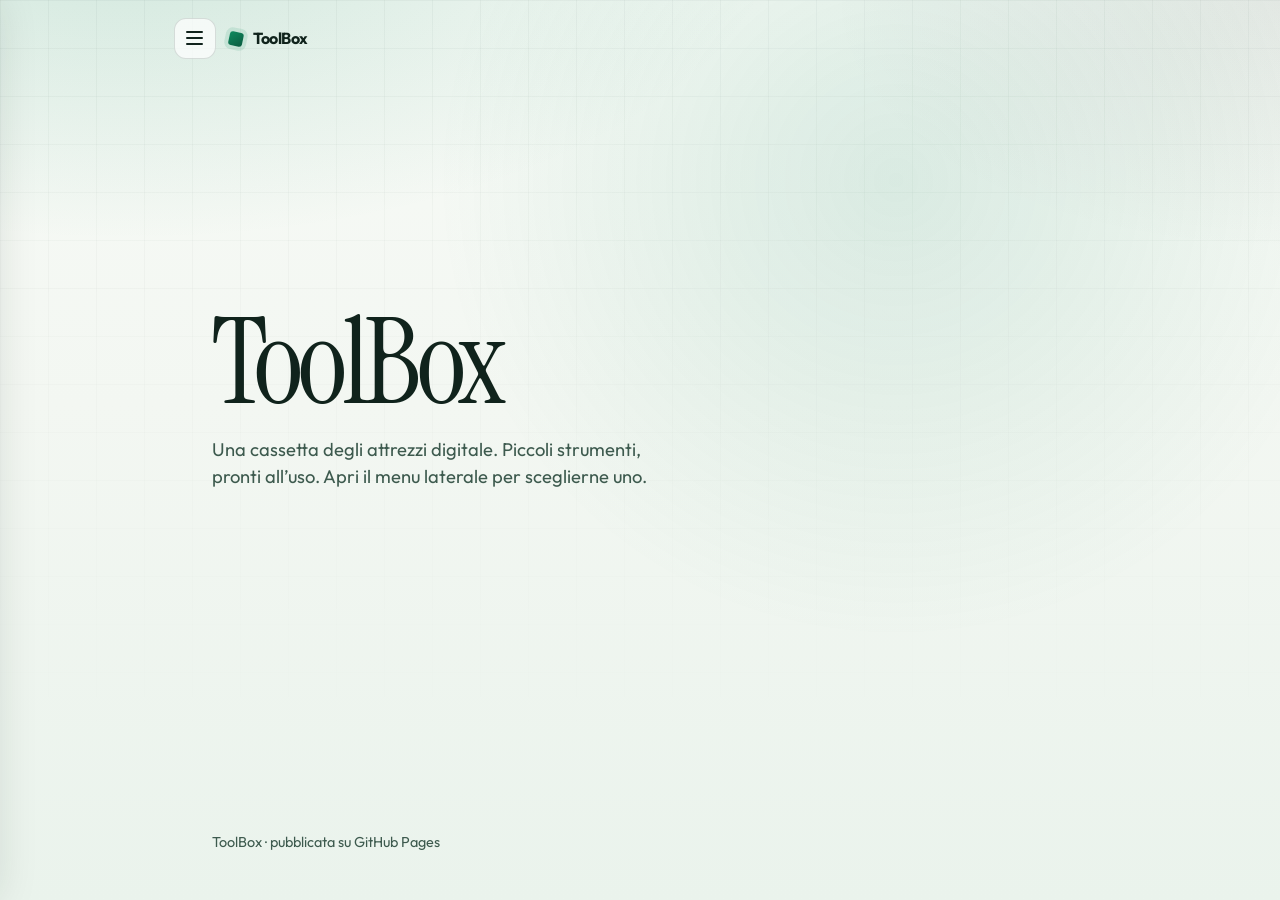
==== index.html @ 78f3e16b "Add ToolBox static site with collapsible sidebar and QR generator. Co-authored-by: Cursor <cursorage" ====
<!DOCTYPE html>
<html lang="it">
<head>
  <meta charset="UTF-8" />
  <meta name="viewport" content="width=device-width, initial-scale=1.0" />
  <title>ToolBox — Strumenti digitali</title>
  <meta name="description" content="Una raccolta di strumenti digitali utili. Inizia dal generatore di QR code." />
  <link rel="preconnect" href="https://fonts.googleapis.com" />
  <link rel="preconnect" href="https://fonts.gstatic.com" crossorigin />
  <link href="https://fonts.googleapis.com/css2?family=Instrument+Serif:ital@0;1&family=Outfit:wght@400;500;600;700&display=swap" rel="stylesheet" />
  <link rel="stylesheet" href="assets/styles.css" />
</head>
<body>
  <div class="bg-grid" aria-hidden="true"></div>
  <div class="bg-glow" aria-hidden="true"></div>

  <div class="sidebar-backdrop" id="sidebar-backdrop" aria-hidden="true"></div>

  <aside class="sidebar" id="sidebar" aria-label="Strumenti" aria-hidden="true">
    <div class="sidebar-top">
      <a class="brand" href="index.html">
        <span class="brand-mark" aria-hidden="true"></span>
        <span class="brand-name">ToolBox</span>
      </a>
      <button type="button" class="icon-btn" id="sidebar-close" aria-label="Chiudi menu strumenti">
        <span aria-hidden="true">×</span>
      </button>
    </div>

    <p class="sidebar-label">Strumenti</p>
    <nav class="sidebar-nav">
      <a class="sidebar-link" href="tools/qr.html">
        <span class="sidebar-index">01</span>
        <span class="sidebar-text">
          <span class="sidebar-title">Generatore QR</span>
          <span class="sidebar-desc">Link → codice scaricabile</span>
        </span>
      </a>
    </nav>

    <p class="sidebar-foot">GitHub Pages</p>
  </aside>

  <div class="content">
    <header class="topbar">
      <button
        type="button"
        class="icon-btn menu-btn"
        id="sidebar-toggle"
        aria-expanded="false"
        aria-controls="sidebar"
        aria-label="Apri menu strumenti"
      >
        <span class="menu-lines" aria-hidden="true"></span>
      </button>
      <a class="brand brand-compact" href="index.html">
        <span class="brand-mark" aria-hidden="true"></span>
        <span class="brand-name">ToolBox</span>
      </a>
    </header>

    <main class="home">
      <section class="hero">
        <h1 class="hero-brand">ToolBox</h1>
        <p class="hero-lead">Una cassetta degli attrezzi digitale. Piccoli strumenti, pronti all’uso. Apri il menu laterale per sceglierne uno.</p>
      </section>
    </main>

    <footer class="site-footer">
      <p>ToolBox · pubblicata su GitHub Pages</p>
    </footer>
  </div>

  <script src="assets/nav.js"></script>
</body>
</html>
---- assets/styles.css ----
:root {
  --ink: #10231c;
  --ink-soft: #3d5a4e;
  --paper: #f3f7f2;
  --accent: #0f8a5f;
  --accent-deep: #0a5c40;
  --line: rgba(16, 35, 28, 0.12);
  --shadow: 0 18px 50px rgba(16, 35, 28, 0.12);
  --radius: 18px;
  --sidebar-width: 300px;
  --font-display: "Instrument Serif", Georgia, serif;
  --font-body: "Outfit", sans-serif;
}

*,
*::before,
*::after {
  box-sizing: border-box;
}

html {
  scroll-behavior: smooth;
}

body {
  margin: 0;
  min-height: 100vh;
  font-family: var(--font-body);
  color: var(--ink);
  background:
    radial-gradient(1200px 600px at 10% -10%, rgba(15, 138, 95, 0.18), transparent 55%),
    radial-gradient(900px 500px at 100% 0%, rgba(16, 35, 28, 0.08), transparent 50%),
    linear-gradient(180deg, #f7faf6 0%, var(--paper) 45%, #eaf3ec 100%);
  line-height: 1.5;
}

body.sidebar-open {
  overflow: hidden;
}

.bg-grid,
.bg-glow {
  position: fixed;
  inset: 0;
  pointer-events: none;
  z-index: 0;
}

.bg-grid {
  background-image:
    linear-gradient(var(--line) 1px, transparent 1px),
    linear-gradient(90deg, var(--line) 1px, transparent 1px);
  background-size: 48px 48px;
  mask-image: linear-gradient(180deg, rgba(0, 0, 0, 0.55), transparent 85%);
  opacity: 0.55;
}

.bg-glow {
  background: radial-gradient(circle at 70% 20%, rgba(15, 138, 95, 0.12), transparent 40%);
}

.sidebar-backdrop {
  position: fixed;
  inset: 0;
  z-index: 40;
  background: rgba(16, 35, 28, 0.28);
  backdrop-filter: blur(2px);
  opacity: 0;
  pointer-events: none;
  transition: opacity 0.25s ease;
}

body.sidebar-open .sidebar-backdrop {
  opacity: 1;
  pointer-events: auto;
}

.sidebar {
  position: fixed;
  top: 0;
  left: 0;
  z-index: 50;
  width: min(var(--sidebar-width), 88vw);
  height: 100vh;
  display: flex;
  flex-direction: column;
  gap: 0.35rem;
  padding: 1.25rem 1.1rem;
  border-right: 1px solid rgba(16, 35, 28, 0.1);
  background: rgba(247, 250, 246, 0.96);
  box-shadow: 12px 0 40px rgba(16, 35, 28, 0.12);
  transform: translateX(-105%);
  transition: transform 0.28s ease;
}

body.sidebar-open .sidebar {
  transform: translateX(0);
}

.sidebar-top {
  display: flex;
  align-items: center;
  justify-content: space-between;
  gap: 0.75rem;
  margin-bottom: 1.25rem;
}

.brand {
  display: inline-flex;
  align-items: center;
  gap: 0.65rem;
  text-decoration: none;
  color: var(--ink);
}

.brand-mark {
  width: 0.85rem;
  height: 0.85rem;
  border-radius: 3px;
  background: linear-gradient(135deg, var(--accent), var(--accent-deep));
  box-shadow: 0 0 0 4px rgba(15, 138, 95, 0.12);
  transform: rotate(12deg);
}

.brand-name {
  font-weight: 700;
  letter-spacing: -0.03em;
}

.icon-btn {
  display: inline-grid;
  place-items: center;
  width: 2.6rem;
  height: 2.6rem;
  padding: 0;
  border: 1px solid rgba(16, 35, 28, 0.14);
  border-radius: 12px;
  background: rgba(255, 255, 255, 0.7);
  color: var(--ink);
  font: inherit;
  font-size: 1.4rem;
  line-height: 1;
  cursor: pointer;
  transition: background 0.2s ease, border-color 0.2s ease, transform 0.2s ease;
}

.icon-btn:hover {
  background: #fff;
  border-color: rgba(15, 138, 95, 0.35);
  transform: translateY(-1px);
}

.menu-lines,
.menu-lines::before,
.menu-lines::after {
  display: block;
  width: 1.05rem;
  height: 2px;
  border-radius: 2px;
  background: currentColor;
}

.menu-lines {
  position: relative;
}

.menu-lines::before,
.menu-lines::after {
  content: "";
  position: absolute;
  left: 0;
}

.menu-lines::before {
  top: -6px;
}

.menu-lines::after {
  top: 6px;
}

.sidebar-label {
  margin: 0 0 0.55rem 0.35rem;
  font-size: 0.75rem;
  font-weight: 600;
  letter-spacing: 0.12em;
  text-transform: uppercase;
  color: var(--ink-soft);
}

.sidebar-nav {
  display: flex;
  flex-direction: column;
  gap: 0.35rem;
  flex: 1;
  overflow: auto;
}

.sidebar-link {
  display: grid;
  grid-template-columns: auto 1fr;
  gap: 0.75rem;
  align-items: start;
  padding: 0.85rem 0.8rem;
  border-radius: 14px;
  text-decoration: none;
  color: inherit;
  border: 1px solid transparent;
  transition: background 0.2s ease, border-color 0.2s ease, transform 0.2s ease;
}

.sidebar-link:hover {
  background: rgba(255, 255, 255, 0.75);
  border-color: rgba(16, 35, 28, 0.08);
  transform: translateX(2px);
}

.sidebar-link.is-active {
  background: rgba(15, 138, 95, 0.1);
  border-color: rgba(15, 138, 95, 0.18);
}

.sidebar-index {
  font-size: 0.8rem;
  font-weight: 700;
  color: var(--accent);
  margin-top: 0.15rem;
}

.sidebar-title {
  display: block;
  font-weight: 600;
  letter-spacing: -0.02em;
}

.sidebar-desc {
  display: block;
  margin-top: 0.15rem;
  font-size: 0.85rem;
  color: var(--ink-soft);
}

.sidebar-foot {
  margin: 1rem 0 0 0.35rem;
  font-size: 0.8rem;
  color: var(--ink-soft);
}

.content {
  position: relative;
  z-index: 1;
  display: flex;
  flex-direction: column;
  min-width: 0;
  min-height: 100vh;
}

.topbar {
  display: flex;
  align-items: center;
  gap: 0.85rem;
  max-width: 980px;
  width: 100%;
  margin: 0 auto;
  padding: 1.1rem 1.5rem 0;
}

.home,
.tool-page {
  flex: 1;
  max-width: 920px;
  width: 100%;
  margin: 0 auto;
  padding: 2.5rem 2rem 2rem;
}

.hero {
  min-height: min(68vh, 600px);
  display: flex;
  flex-direction: column;
  justify-content: center;
  animation: rise 0.7s ease both;
}

.hero-brand {
  margin: 0;
  font-family: var(--font-display);
  font-size: clamp(4.5rem, 11vw, 7.5rem);
  font-weight: 400;
  line-height: 0.9;
  letter-spacing: -0.04em;
}

.hero-lead {
  max-width: 28rem;
  margin: 1.25rem 0 0;
  font-size: 1.15rem;
  color: var(--ink-soft);
  animation: rise 0.8s ease 0.08s both;
}

.btn {
  display: inline-flex;
  align-items: center;
  justify-content: center;
  gap: 0.5rem;
  min-height: 2.85rem;
  padding: 0.75rem 1.25rem;
  border: 1px solid transparent;
  border-radius: 999px;
  font: inherit;
  font-weight: 600;
  text-decoration: none;
  cursor: pointer;
  transition: transform 0.2s ease, background 0.2s ease, border-color 0.2s ease, opacity 0.2s ease;
}

.btn:hover {
  transform: translateY(-1px);
}

.btn:disabled {
  opacity: 0.45;
  cursor: not-allowed;
  transform: none;
}

.btn-primary {
  background: var(--ink);
  color: #f4faf6;
}

.btn-primary:hover:not(:disabled) {
  background: var(--accent-deep);
}

.btn-secondary {
  background: transparent;
  color: var(--ink);
  border-color: rgba(16, 35, 28, 0.22);
}

.btn-secondary:hover:not(:disabled) {
  border-color: var(--accent);
  color: var(--accent-deep);
}

.tool-intro {
  margin-bottom: 2rem;
  animation: rise 0.65s ease both;
}

.eyebrow {
  margin: 0 0 0.5rem;
  font-size: 0.85rem;
  font-weight: 600;
  letter-spacing: 0.1em;
  text-transform: uppercase;
  color: var(--accent);
}

.tool-intro h1 {
  margin: 0;
  font-family: var(--font-display);
  font-size: clamp(2.8rem, 7vw, 4.5rem);
  font-weight: 400;
  letter-spacing: -0.03em;
  line-height: 1;
}

.tool-intro-text {
  max-width: 34rem;
  margin: 0.9rem 0 0;
  color: var(--ink-soft);
  font-size: 1.05rem;
}

.qr-layout {
  display: grid;
  grid-template-columns: 1.05fr 0.95fr;
  gap: 1.5rem;
  align-items: start;
  animation: rise 0.75s ease 0.1s both;
}

.qr-form,
.qr-preview {
  background: rgba(255, 255, 255, 0.55);
  border: 1px solid rgba(16, 35, 28, 0.08);
  border-radius: var(--radius);
  box-shadow: var(--shadow);
  backdrop-filter: blur(8px);
}

.qr-form {
  display: grid;
  gap: 0.65rem;
  padding: 1.4rem;
}

.qr-form label {
  font-size: 0.9rem;
  font-weight: 600;
}

.qr-form label:not(:first-child) {
  margin-top: 0.55rem;
}

.qr-form input,
.qr-form select {
  width: 100%;
  min-height: 2.85rem;
  padding: 0.7rem 0.9rem;
  border: 1px solid rgba(16, 35, 28, 0.16);
  border-radius: 12px;
  background: rgba(255, 255, 255, 0.85);
  color: var(--ink);
  font: inherit;
  outline: none;
  transition: border-color 0.2s ease, box-shadow 0.2s ease;
}

.qr-form input:focus,
.qr-form select:focus {
  border-color: var(--accent);
  box-shadow: 0 0 0 3px rgba(15, 138, 95, 0.15);
}

.form-error {
  margin: 0;
  color: #9b2c2c;
  font-size: 0.9rem;
}

.form-actions {
  display: flex;
  flex-wrap: wrap;
  gap: 0.75rem;
  margin-top: 0.85rem;
}

.qr-preview {
  min-height: 360px;
  display: grid;
  place-items: center;
  padding: 1.5rem;
}

#qr-canvas {
  width: min(100%, 320px);
  height: auto;
  border-radius: 12px;
  background: #fff;
  image-rendering: pixelated;
}

.qr-placeholder {
  text-align: center;
  color: var(--ink-soft);
  border: 1px dashed rgba(16, 35, 28, 0.2);
  border-radius: 12px;
  width: min(100%, 280px);
  aspect-ratio: 1;
  display: grid;
  place-items: center;
  padding: 1rem;
  background:
    linear-gradient(135deg, rgba(15, 138, 95, 0.06), transparent 55%),
    rgba(255, 255, 255, 0.4);
}

.site-footer {
  max-width: 920px;
  width: 100%;
  margin: 0 auto;
  padding: 0 2rem 2rem;
  color: var(--ink-soft);
  font-size: 0.9rem;
}

@keyframes rise {
  from {
    opacity: 0;
    transform: translateY(14px);
  }
  to {
    opacity: 1;
    transform: translateY(0);
  }
}

@media (max-width: 780px) {
  .topbar,
  .home,
  .tool-page {
    padding-left: 1.25rem;
    padding-right: 1.25rem;
  }

  .home,
  .tool-page {
    padding-top: 1.75rem;
  }

  .hero {
    min-height: auto;
    padding: 1.25rem 0 2rem;
  }

  .qr-layout {
    grid-template-columns: 1fr;
  }

  .form-actions {
    flex-direction: column;
  }

  .form-actions .btn {
    width: 100%;
  }

  .site-footer {
    padding: 0 1.25rem 1.5rem;
  }
}

@media (prefers-reduced-motion: reduce) {
  *,
  *::before,
  *::after {
    animation: none !important;
    transition: none !important;
  }
}
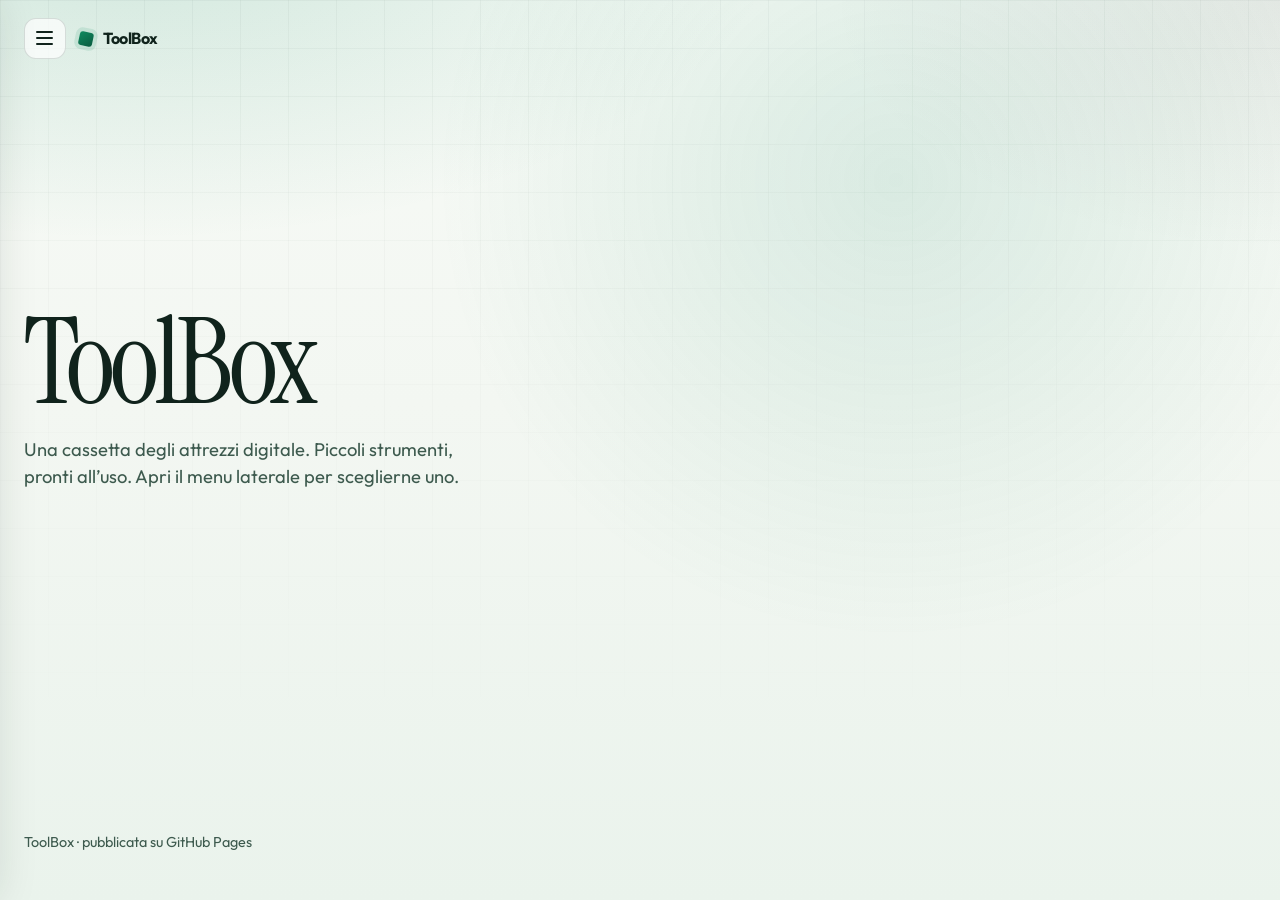
==== commit 4c5702e3: "Add fullscreen countdown tool with alerts and left-aligned home. Co-authored-by: Cursor <cursoragent" ====
--- a/index.html
+++ b/index.html
@@ -34,6 +34,13 @@
         <span class="sidebar-text">
           <span class="sidebar-title">Generatore QR</span>
           <span class="sidebar-desc">Link → codice scaricabile</span>
+        </span>
+      </a>
+      <a class="sidebar-link" href="tools/countdown.html">
+        <span class="sidebar-index">02</span>
+        <span class="sidebar-text">
+          <span class="sidebar-title">Countdown</span>
+          <span class="sidebar-desc">Timer fino a un orario</span>
         </span>
       </a>
     </nav>
--- a/assets/styles.css
+++ b/assets/styles.css
@@ -261,17 +261,27 @@
   gap: 0.85rem;
   max-width: 980px;
   width: 100%;
-  margin: 0 auto;
+  margin: 0;
+  margin-right: auto;
   padding: 1.1rem 1.5rem 0;
 }
 
 .home,
 .tool-page {
   flex: 1;
+  width: 100%;
+  padding: 2.5rem 1.5rem 2rem;
+}
+
+.home {
+  max-width: none;
+  margin: 0;
+  align-self: stretch;
+}
+
+.tool-page {
   max-width: 920px;
-  width: 100%;
   margin: 0 auto;
-  padding: 2.5rem 2rem 2rem;
 }
 
 .hero {
@@ -279,6 +289,8 @@
   display: flex;
   flex-direction: column;
   justify-content: center;
+  align-items: flex-start;
+  text-align: left;
   animation: rise 0.7s ease both;
 }
 
@@ -470,11 +482,273 @@
     rgba(255, 255, 255, 0.4);
 }
 
+.qr-placeholder[hidden] {
+  display: none;
+}
+
+.countdown-setup {
+  max-width: 28rem;
+  animation: rise 0.75s ease 0.1s both;
+}
+
+.countdown-field-label {
+  font-size: 0.9rem;
+  font-weight: 600;
+}
+
+.countdown-time-picker {
+  display: grid;
+  grid-template-columns: 1fr auto 1fr;
+  gap: 0.65rem;
+  align-items: end;
+}
+
+.countdown-time-part {
+  display: grid;
+  gap: 0.4rem;
+}
+
+.countdown-time-caption {
+  font-size: 0.8rem;
+  font-weight: 600;
+  letter-spacing: 0.06em;
+  text-transform: uppercase;
+  color: var(--ink-soft);
+}
+
+.countdown-time-part input {
+  width: 100%;
+  min-height: 3.4rem;
+  padding: 0.75rem 0.9rem;
+  border: 1px solid rgba(16, 35, 28, 0.16);
+  border-radius: 12px;
+  background: rgba(255, 255, 255, 0.85);
+  color: var(--ink);
+  font: inherit;
+  font-size: 1.35rem;
+  font-weight: 600;
+  font-variant-numeric: tabular-nums;
+  text-align: center;
+  outline: none;
+  transition: border-color 0.2s ease, box-shadow 0.2s ease;
+  -moz-appearance: textfield;
+}
+
+.countdown-time-part input::-webkit-outer-spin-button,
+.countdown-time-part input::-webkit-inner-spin-button {
+  -webkit-appearance: none;
+  margin: 0;
+}
+
+.countdown-time-part input:focus {
+  border-color: var(--accent);
+  box-shadow: 0 0 0 3px rgba(15, 138, 95, 0.15);
+}
+
+.countdown-time-colon {
+  font-family: var(--font-display);
+  font-size: 2rem;
+  line-height: 1;
+  color: var(--accent);
+  padding-bottom: 0.55rem;
+}
+
+.countdown-presets {
+  display: flex;
+  flex-wrap: wrap;
+  gap: 0.5rem;
+  margin-top: 0.15rem;
+}
+
+.countdown-preset {
+  min-height: 2.2rem;
+  padding: 0.4rem 0.8rem;
+  border: 1px solid rgba(16, 35, 28, 0.14);
+  border-radius: 999px;
+  background: rgba(255, 255, 255, 0.7);
+  color: var(--ink);
+  font: inherit;
+  font-size: 0.9rem;
+  font-weight: 600;
+  cursor: pointer;
+  transition: background 0.2s ease, border-color 0.2s ease, transform 0.2s ease;
+}
+
+.countdown-preset:hover {
+  background: #fff;
+  border-color: rgba(15, 138, 95, 0.35);
+  transform: translateY(-1px);
+}
+
+.countdown-hint {
+  margin: 0.15rem 0 0;
+  font-size: 0.9rem;
+  color: var(--ink-soft);
+}
+
+body.countdown-active {
+  overflow: hidden;
+}
+
+.countdown-stage {
+  position: fixed;
+  inset: 0;
+  z-index: 60;
+  display: flex;
+  flex-direction: column;
+  align-items: center;
+  justify-content: center;
+  gap: 1.75rem;
+  padding: 4.5rem 1.5rem 2.5rem;
+  background:
+    radial-gradient(900px 500px at 20% 10%, rgba(15, 138, 95, 0.2), transparent 55%),
+    radial-gradient(700px 420px at 90% 80%, rgba(16, 35, 28, 0.1), transparent 50%),
+    linear-gradient(180deg, #f7faf6 0%, var(--paper) 50%, #eaf3ec 100%);
+  animation: rise 0.35s ease both;
+}
+
+.countdown-stage::before {
+  content: "";
+  position: absolute;
+  inset: 0;
+  pointer-events: none;
+  opacity: 0;
+  z-index: 0;
+}
+
+.countdown-stage > * {
+  position: relative;
+  z-index: 1;
+}
+
+.countdown-stage.is-warning {
+  background:
+    radial-gradient(900px 500px at 20% 10%, rgba(245, 197, 66, 0.28), transparent 55%),
+    linear-gradient(180deg, #fff8df 0%, #f7e7a8 50%, #f0d57a 100%);
+}
+
+.countdown-stage.is-warning::before {
+  background: #f5c542;
+  animation: countdown-flash 1s ease-in-out infinite;
+}
+
+.countdown-stage.is-danger {
+  background:
+    radial-gradient(900px 500px at 20% 10%, rgba(226, 61, 61, 0.28), transparent 55%),
+    linear-gradient(180deg, #ffe8e8 0%, #f7bdbd 50%, #ef8f8f 100%);
+}
+
+.countdown-stage.is-danger::before {
+  background: #e23d3d;
+  animation: countdown-flash 0.65s ease-in-out infinite;
+}
+
+.countdown-stage.is-warning .countdown-progress-bar {
+  background: linear-gradient(90deg, #e0a800, #c48900);
+}
+
+.countdown-stage.is-danger .countdown-progress-bar {
+  background: linear-gradient(90deg, #e23d3d, #b42323);
+}
+
+.countdown-stage[hidden] {
+  display: none;
+}
+
+.countdown-close {
+  position: absolute;
+  top: 1.15rem;
+  right: 1.15rem;
+}
+
+.countdown-stage-target {
+  margin: 0;
+  font-size: 1rem;
+  font-weight: 600;
+  letter-spacing: 0.06em;
+  text-transform: uppercase;
+  color: var(--ink-soft);
+}
+
+.countdown-display {
+  display: flex;
+  align-items: flex-start;
+  justify-content: center;
+  gap: clamp(0.35rem, 1.5vw, 1rem);
+  flex-wrap: wrap;
+}
+
+.countdown-unit {
+  display: grid;
+  gap: 0.55rem;
+  justify-items: center;
+  min-width: clamp(4.5rem, 16vw, 9rem);
+}
+
+.countdown-value {
+  font-family: var(--font-display);
+  font-size: clamp(4.5rem, 18vw, 11rem);
+  line-height: 0.9;
+  letter-spacing: -0.04em;
+  color: var(--ink);
+  font-variant-numeric: tabular-nums;
+}
+
+.countdown-label {
+  font-size: clamp(0.75rem, 1.5vw, 0.95rem);
+  font-weight: 600;
+  letter-spacing: 0.12em;
+  text-transform: uppercase;
+  color: var(--ink-soft);
+}
+
+.countdown-sep {
+  font-family: var(--font-display);
+  font-size: clamp(3.5rem, 14vw, 8rem);
+  line-height: 0.9;
+  color: var(--accent);
+  margin-top: 0.1em;
+}
+
+.countdown-done {
+  margin: 0;
+  font-family: var(--font-display);
+  font-size: clamp(3rem, 10vw, 6rem);
+  color: var(--accent-deep);
+  letter-spacing: -0.03em;
+  text-align: center;
+}
+
+.countdown-progress-wrap {
+  width: min(720px, 92vw);
+  margin-top: 0.5rem;
+}
+
+.countdown-progress {
+  width: 100%;
+  height: 0.85rem;
+  border-radius: 999px;
+  background: rgba(16, 35, 28, 0.1);
+  overflow: hidden;
+  border: 1px solid rgba(16, 35, 28, 0.08);
+}
+
+.countdown-progress-bar {
+  height: 100%;
+  width: 100%;
+  border-radius: inherit;
+  background: linear-gradient(90deg, var(--accent), var(--accent-deep));
+  transition: width 0.12s linear;
+}
+
+.countdown-stage-reset {
+  margin-top: 0.25rem;
+}
+
 .site-footer {
-  max-width: 920px;
   width: 100%;
-  margin: 0 auto;
-  padding: 0 2rem 2rem;
+  margin: 0;
+  padding: 0 1.5rem 2rem;
   color: var(--ink-soft);
   font-size: 0.9rem;
 }
@@ -487,6 +761,16 @@
   to {
     opacity: 1;
     transform: translateY(0);
+  }
+}
+
+@keyframes countdown-flash {
+  0%,
+  100% {
+    opacity: 0.12;
+  }
+  50% {
+    opacity: 0.55;
   }
 }
 
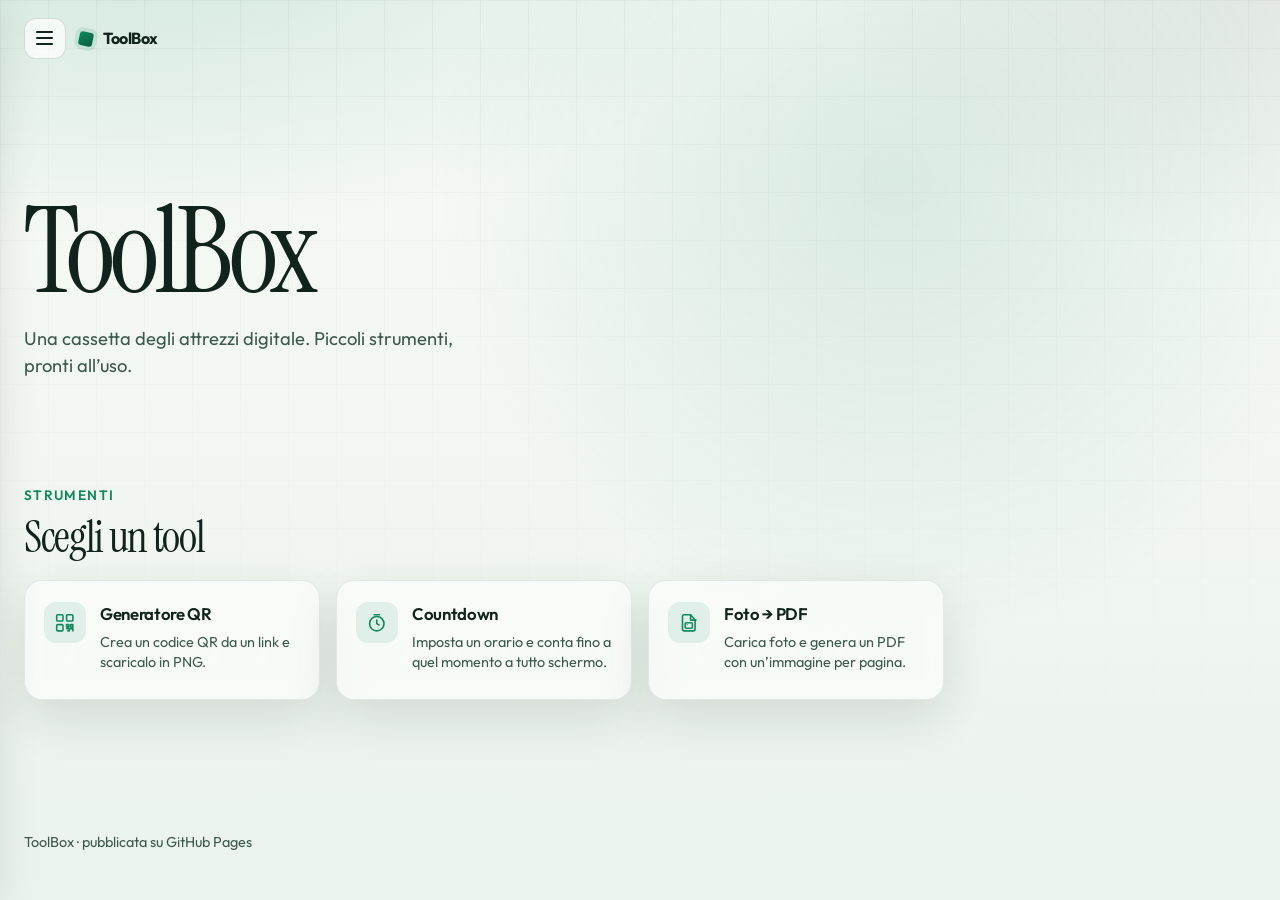
==== commit 3a53085b: "Add photos-to-PDF tool and a home tools grid with icons. Co-authored-by: Cursor <cursoragent@cursor." ====
--- a/index.html
+++ b/index.html
@@ -4,7 +4,7 @@
   <meta charset="UTF-8" />
   <meta name="viewport" content="width=device-width, initial-scale=1.0" />
   <title>ToolBox — Strumenti digitali</title>
-  <meta name="description" content="Una raccolta di strumenti digitali utili. Inizia dal generatore di QR code." />
+  <meta name="description" content="Una raccolta di strumenti digitali utili: generatore QR, countdown e convertitore foto in PDF." />
   <link rel="preconnect" href="https://fonts.googleapis.com" />
   <link rel="preconnect" href="https://fonts.gstatic.com" crossorigin />
   <link href="https://fonts.googleapis.com/css2?family=Instrument+Serif:ital@0;1&family=Outfit:wght@400;500;600;700&display=swap" rel="stylesheet" />
@@ -30,17 +30,44 @@
     <p class="sidebar-label">Strumenti</p>
     <nav class="sidebar-nav">
       <a class="sidebar-link" href="tools/qr.html">
-        <span class="sidebar-index">01</span>
+        <span class="tool-icon" aria-hidden="true">
+          <svg viewBox="0 0 24 24" fill="none" stroke="currentColor" stroke-width="1.75" stroke-linecap="round" stroke-linejoin="round">
+            <rect x="3" y="3" width="7" height="7" rx="1.2" />
+            <rect x="14" y="3" width="7" height="7" rx="1.2" />
+            <rect x="3" y="14" width="7" height="7" rx="1.2" />
+            <path d="M14 14h2.5v2.5H14zM18.5 14H21v3h-2.5zM14 18.5h3V21h-1.5M18.5 18.5H21V21" />
+          </svg>
+        </span>
         <span class="sidebar-text">
           <span class="sidebar-title">Generatore QR</span>
           <span class="sidebar-desc">Link → codice scaricabile</span>
         </span>
       </a>
       <a class="sidebar-link" href="tools/countdown.html">
-        <span class="sidebar-index">02</span>
+        <span class="tool-icon" aria-hidden="true">
+          <svg viewBox="0 0 24 24" fill="none" stroke="currentColor" stroke-width="1.75" stroke-linecap="round" stroke-linejoin="round">
+            <circle cx="12" cy="13" r="8" />
+            <path d="M12 9v4l2.5 1.5" />
+            <path d="M9 3h6" />
+          </svg>
+        </span>
         <span class="sidebar-text">
           <span class="sidebar-title">Countdown</span>
           <span class="sidebar-desc">Timer fino a un orario</span>
+        </span>
+      </a>
+      <a class="sidebar-link" href="tools/foto-pdf.html">
+        <span class="tool-icon" aria-hidden="true">
+          <svg viewBox="0 0 24 24" fill="none" stroke="currentColor" stroke-width="1.75" stroke-linecap="round" stroke-linejoin="round">
+            <path d="M14 3H7a2 2 0 0 0-2 2v14a2 2 0 0 0 2 2h10a2 2 0 0 0 2-2V9z" />
+            <path d="M14 3v6h6" />
+            <rect x="8" y="12" width="8" height="6" rx="1" />
+            <circle cx="10.2" cy="14" r="0.7" fill="currentColor" stroke="none" />
+          </svg>
+        </span>
+        <span class="sidebar-text">
+          <span class="sidebar-title">Foto → PDF</span>
+          <span class="sidebar-desc">Immagini in un documento</span>
         </span>
       </a>
     </nav>
@@ -69,7 +96,58 @@
     <main class="home">
       <section class="hero">
         <h1 class="hero-brand">ToolBox</h1>
-        <p class="hero-lead">Una cassetta degli attrezzi digitale. Piccoli strumenti, pronti all’uso. Apri il menu laterale per sceglierne uno.</p>
+        <p class="hero-lead">Una cassetta degli attrezzi digitale. Piccoli strumenti, pronti all’uso.</p>
+      </section>
+
+      <section class="tools-section" aria-labelledby="tools-heading">
+        <div class="tools-section-head">
+          <p class="eyebrow">Strumenti</p>
+          <h2 id="tools-heading">Scegli un tool</h2>
+        </div>
+
+        <div class="tools-grid">
+          <a class="tool-tile" href="tools/qr.html">
+            <span class="tool-icon tool-icon-lg" aria-hidden="true">
+              <svg viewBox="0 0 24 24" fill="none" stroke="currentColor" stroke-width="1.75" stroke-linecap="round" stroke-linejoin="round">
+                <rect x="3" y="3" width="7" height="7" rx="1.2" />
+                <rect x="14" y="3" width="7" height="7" rx="1.2" />
+                <rect x="3" y="14" width="7" height="7" rx="1.2" />
+                <path d="M14 14h2.5v2.5H14zM18.5 14H21v3h-2.5zM14 18.5h3V21h-1.5M18.5 18.5H21V21" />
+              </svg>
+            </span>
+            <span class="tool-tile-body">
+              <span class="tool-tile-title">Generatore QR</span>
+              <span class="tool-tile-desc">Crea un codice QR da un link e scaricalo in PNG.</span>
+            </span>
+          </a>
+          <a class="tool-tile" href="tools/countdown.html">
+            <span class="tool-icon tool-icon-lg" aria-hidden="true">
+              <svg viewBox="0 0 24 24" fill="none" stroke="currentColor" stroke-width="1.75" stroke-linecap="round" stroke-linejoin="round">
+                <circle cx="12" cy="13" r="8" />
+                <path d="M12 9v4l2.5 1.5" />
+                <path d="M9 3h6" />
+              </svg>
+            </span>
+            <span class="tool-tile-body">
+              <span class="tool-tile-title">Countdown</span>
+              <span class="tool-tile-desc">Imposta un orario e conta fino a quel momento a tutto schermo.</span>
+            </span>
+          </a>
+          <a class="tool-tile" href="tools/foto-pdf.html">
+            <span class="tool-icon tool-icon-lg" aria-hidden="true">
+              <svg viewBox="0 0 24 24" fill="none" stroke="currentColor" stroke-width="1.75" stroke-linecap="round" stroke-linejoin="round">
+                <path d="M14 3H7a2 2 0 0 0-2 2v14a2 2 0 0 0 2 2h10a2 2 0 0 0 2-2V9z" />
+                <path d="M14 3v6h6" />
+                <rect x="8" y="12" width="8" height="6" rx="1" />
+                <circle cx="10.2" cy="14" r="0.7" fill="currentColor" stroke="none" />
+              </svg>
+            </span>
+            <span class="tool-tile-body">
+              <span class="tool-tile-title">Foto → PDF</span>
+              <span class="tool-tile-desc">Carica foto e genera un PDF con un’immagine per pagina.</span>
+            </span>
+          </a>
+        </div>
       </section>
     </main>
 
--- a/assets/styles.css
+++ b/assets/styles.css
@@ -220,11 +220,32 @@
   border-color: rgba(15, 138, 95, 0.18);
 }
 
-.sidebar-index {
-  font-size: 0.8rem;
-  font-weight: 700;
+.tool-icon {
+  display: grid;
+  place-items: center;
+  width: 2.1rem;
+  height: 2.1rem;
+  flex-shrink: 0;
+  margin-top: 0.05rem;
+  border-radius: 10px;
   color: var(--accent);
-  margin-top: 0.15rem;
+  background: rgba(15, 138, 95, 0.1);
+}
+
+.tool-icon svg {
+  width: 1.15rem;
+  height: 1.15rem;
+}
+
+.tool-icon-lg {
+  width: 2.6rem;
+  height: 2.6rem;
+  border-radius: 12px;
+}
+
+.tool-icon-lg svg {
+  width: 1.35rem;
+  height: 1.35rem;
 }
 
 .sidebar-title {
@@ -285,7 +306,7 @@
 }
 
 .hero {
-  min-height: min(68vh, 600px);
+  min-height: min(42vh, 380px);
   display: flex;
   flex-direction: column;
   justify-content: center;
@@ -309,6 +330,78 @@
   font-size: 1.15rem;
   color: var(--ink-soft);
   animation: rise 0.8s ease 0.08s both;
+}
+
+.tools-section {
+  margin-top: 0.5rem;
+  padding-bottom: 1rem;
+  animation: rise 0.75s ease 0.12s both;
+}
+
+.tools-section-head {
+  margin-bottom: 1.25rem;
+}
+
+.tools-section-head h2 {
+  margin: 0;
+  font-family: var(--font-display);
+  font-size: clamp(2rem, 5vw, 2.75rem);
+  font-weight: 400;
+  letter-spacing: -0.03em;
+  line-height: 1.05;
+}
+
+.tools-grid {
+  display: grid;
+  grid-template-columns: repeat(auto-fill, minmax(240px, 1fr));
+  gap: 1rem;
+  max-width: 920px;
+}
+
+.tool-tile {
+  display: grid;
+  grid-template-columns: auto 1fr;
+  grid-template-rows: auto auto;
+  gap: 0.35rem 0.9rem;
+  padding: 1.25rem 1.2rem;
+  text-decoration: none;
+  color: inherit;
+  background: rgba(255, 255, 255, 0.55);
+  border: 1px solid rgba(16, 35, 28, 0.08);
+  border-radius: var(--radius);
+  box-shadow: var(--shadow);
+  backdrop-filter: blur(8px);
+  transition: transform 0.2s ease, border-color 0.2s ease, background 0.2s ease;
+}
+
+.tool-tile:hover {
+  transform: translateY(-2px);
+  background: rgba(255, 255, 255, 0.82);
+  border-color: rgba(15, 138, 95, 0.28);
+}
+
+.tool-tile > .tool-icon {
+  grid-row: 1 / span 2;
+  align-self: start;
+}
+
+.tool-tile-body {
+  display: flex;
+  flex-direction: column;
+  gap: 0.35rem;
+  min-width: 0;
+}
+
+.tool-tile-title {
+  font-weight: 600;
+  letter-spacing: -0.02em;
+  font-size: 1.05rem;
+}
+
+.tool-tile-desc {
+  font-size: 0.9rem;
+  color: var(--ink-soft);
+  line-height: 1.45;
 }
 
 .btn {
@@ -745,6 +838,182 @@
   margin-top: 0.25rem;
 }
 
+.pdf-layout {
+  display: grid;
+  grid-template-columns: 1.05fr 0.95fr;
+  gap: 1.5rem;
+  align-items: start;
+  animation: rise 0.75s ease 0.1s both;
+}
+
+.pdf-form,
+.pdf-preview {
+  background: rgba(255, 255, 255, 0.55);
+  border: 1px solid rgba(16, 35, 28, 0.08);
+  border-radius: var(--radius);
+  box-shadow: var(--shadow);
+  backdrop-filter: blur(8px);
+}
+
+.pdf-form {
+  display: grid;
+  gap: 0.65rem;
+  padding: 1.4rem;
+}
+
+.pdf-form label {
+  font-size: 0.9rem;
+  font-weight: 600;
+  margin-top: 0.35rem;
+}
+
+.pdf-form select {
+  width: 100%;
+  min-height: 2.85rem;
+  padding: 0.7rem 0.9rem;
+  border: 1px solid rgba(16, 35, 28, 0.16);
+  border-radius: 12px;
+  background: rgba(255, 255, 255, 0.85);
+  color: var(--ink);
+  font: inherit;
+  outline: none;
+  transition: border-color 0.2s ease, box-shadow 0.2s ease;
+}
+
+.pdf-form select:focus {
+  border-color: var(--accent);
+  box-shadow: 0 0 0 3px rgba(15, 138, 95, 0.15);
+}
+
+.pdf-dropzone {
+  display: grid;
+  place-items: center;
+  gap: 0.25rem;
+  min-height: 9.5rem;
+  padding: 1.25rem;
+  text-align: center;
+  cursor: pointer;
+  border: 1px dashed rgba(16, 35, 28, 0.22);
+  border-radius: 14px;
+  background:
+    linear-gradient(135deg, rgba(15, 138, 95, 0.06), transparent 55%),
+    rgba(255, 255, 255, 0.45);
+  transition: border-color 0.2s ease, background 0.2s ease, transform 0.2s ease;
+}
+
+.pdf-dropzone:hover,
+.pdf-dropzone.is-dragover {
+  border-color: rgba(15, 138, 95, 0.45);
+  background:
+    linear-gradient(135deg, rgba(15, 138, 95, 0.1), transparent 55%),
+    rgba(255, 255, 255, 0.7);
+}
+
+.pdf-dropzone:focus-visible {
+  outline: none;
+  border-color: var(--accent);
+  box-shadow: 0 0 0 3px rgba(15, 138, 95, 0.15);
+}
+
+.pdf-dropzone-title {
+  margin: 0;
+  font-weight: 600;
+}
+
+.pdf-dropzone-hint {
+  margin: 0;
+  font-size: 0.9rem;
+  color: var(--ink-soft);
+}
+
+.pdf-count {
+  margin: 0.15rem 0 0;
+  font-size: 0.9rem;
+  color: var(--ink-soft);
+}
+
+.pdf-preview {
+  min-height: 360px;
+  padding: 1.1rem;
+}
+
+.pdf-empty {
+  margin: 0;
+  min-height: 320px;
+  display: grid;
+  place-items: center;
+  text-align: center;
+  color: var(--ink-soft);
+  border: 1px dashed rgba(16, 35, 28, 0.2);
+  border-radius: 12px;
+  padding: 1rem;
+  background:
+    linear-gradient(135deg, rgba(15, 138, 95, 0.06), transparent 55%),
+    rgba(255, 255, 255, 0.4);
+}
+
+.pdf-empty[hidden] {
+  display: none;
+}
+
+.pdf-list {
+  list-style: none;
+  margin: 0;
+  padding: 0;
+  display: grid;
+  gap: 0.65rem;
+  max-height: 420px;
+  overflow: auto;
+}
+
+.pdf-item {
+  display: grid;
+  grid-template-columns: auto 1fr auto;
+  gap: 0.75rem;
+  align-items: center;
+  padding: 0.55rem;
+  border-radius: 12px;
+  border: 1px solid rgba(16, 35, 28, 0.08);
+  background: rgba(255, 255, 255, 0.75);
+}
+
+.pdf-thumb {
+  width: 3.25rem;
+  height: 3.25rem;
+  object-fit: cover;
+  border-radius: 8px;
+  background: #fff;
+}
+
+.pdf-item-meta {
+  min-width: 0;
+}
+
+.pdf-item-name,
+.pdf-item-size {
+  margin: 0;
+}
+
+.pdf-item-name {
+  font-size: 0.92rem;
+  font-weight: 600;
+  white-space: nowrap;
+  overflow: hidden;
+  text-overflow: ellipsis;
+}
+
+.pdf-item-size {
+  margin-top: 0.15rem;
+  font-size: 0.8rem;
+  color: var(--ink-soft);
+}
+
+.pdf-item-remove {
+  width: 2.2rem;
+  height: 2.2rem;
+  font-size: 1.2rem;
+}
+
 .site-footer {
   width: 100%;
   margin: 0;
@@ -789,10 +1058,19 @@
 
   .hero {
     min-height: auto;
-    padding: 1.25rem 0 2rem;
-  }
-
-  .qr-layout {
+    padding: 1.25rem 0 1.5rem;
+  }
+
+  .tools-section {
+    margin-top: 0;
+  }
+
+  .tools-grid {
+    grid-template-columns: 1fr;
+  }
+
+  .qr-layout,
+  .pdf-layout {
     grid-template-columns: 1fr;
   }
 
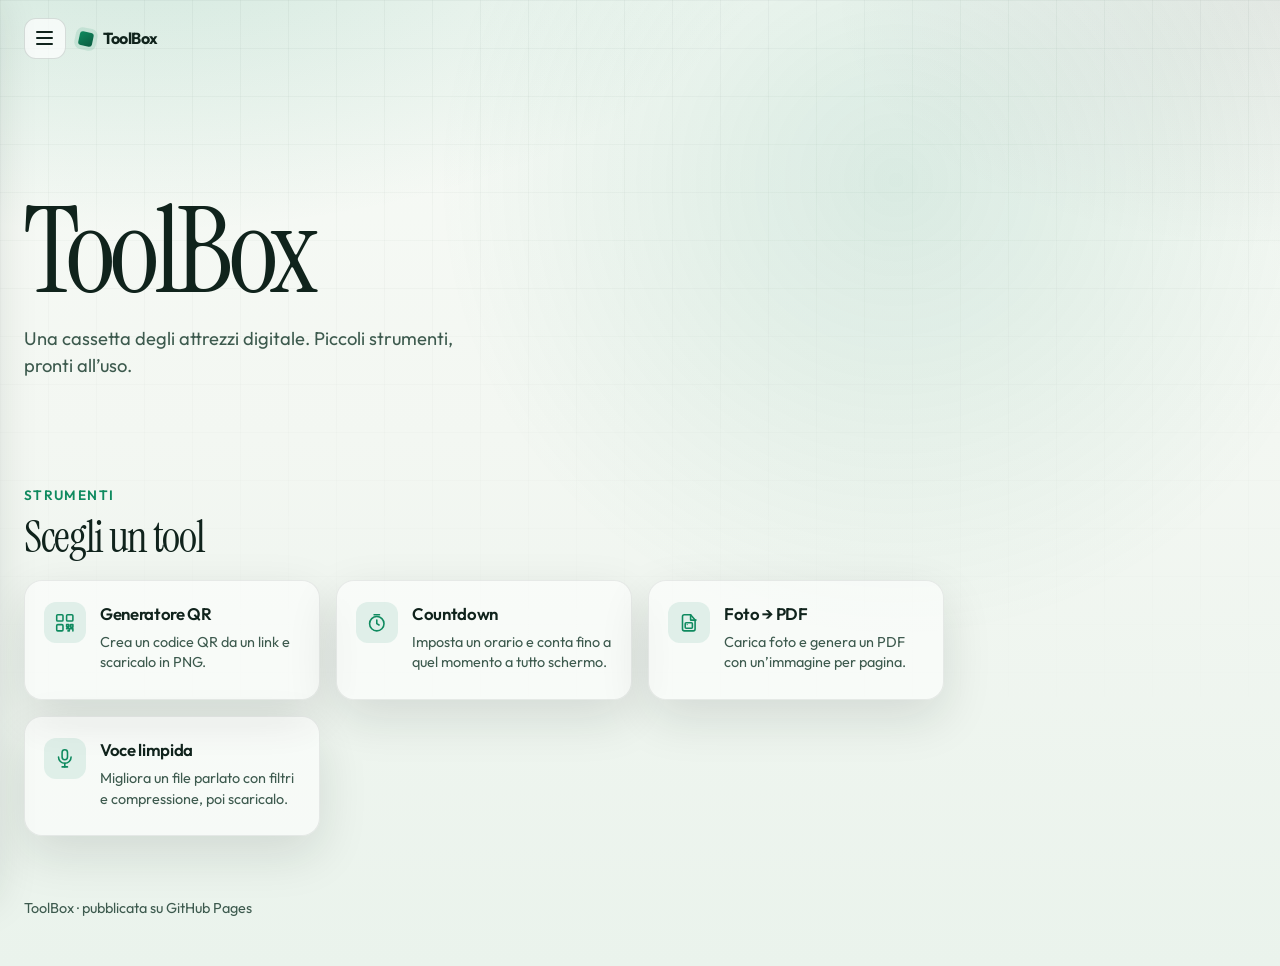
==== commit 0d008133: "Add browser-only voice cleanup tool with DSP processing. Co-authored-by: Cursor <cursoragent@cursor." ====
--- a/index.html
+++ b/index.html
@@ -4,7 +4,7 @@
   <meta charset="UTF-8" />
   <meta name="viewport" content="width=device-width, initial-scale=1.0" />
   <title>ToolBox — Strumenti digitali</title>
-  <meta name="description" content="Una raccolta di strumenti digitali utili: generatore QR, countdown e convertitore foto in PDF." />
+  <meta name="description" content="Una raccolta di strumenti digitali utili: QR, countdown, foto in PDF e pulizia voce." />
   <link rel="preconnect" href="https://fonts.googleapis.com" />
   <link rel="preconnect" href="https://fonts.gstatic.com" crossorigin />
   <link href="https://fonts.googleapis.com/css2?family=Instrument+Serif:ital@0;1&family=Outfit:wght@400;500;600;700&display=swap" rel="stylesheet" />
@@ -28,7 +28,7 @@
     </div>
 
     <p class="sidebar-label">Strumenti</p>
-    <nav class="sidebar-nav">
+        <nav class="sidebar-nav">
       <a class="sidebar-link" href="tools/qr.html">
         <span class="tool-icon" aria-hidden="true">
           <svg viewBox="0 0 24 24" fill="none" stroke="currentColor" stroke-width="1.75" stroke-linecap="round" stroke-linejoin="round">
@@ -68,6 +68,20 @@
         <span class="sidebar-text">
           <span class="sidebar-title">Foto → PDF</span>
           <span class="sidebar-desc">Immagini in un documento</span>
+        </span>
+      </a>
+      <a class="sidebar-link" href="tools/voce.html">
+        <span class="tool-icon" aria-hidden="true">
+          <svg viewBox="0 0 24 24" fill="none" stroke="currentColor" stroke-width="1.75" stroke-linecap="round" stroke-linejoin="round">
+            <rect x="9" y="2" width="6" height="11" rx="3" />
+            <path d="M5 10a7 7 0 0 0 14 0" />
+            <path d="M12 17v4" />
+            <path d="M9 21h6" />
+          </svg>
+        </span>
+        <span class="sidebar-text">
+          <span class="sidebar-title">Voce limpida</span>
+          <span class="sidebar-desc">Pulisci file parlati</span>
         </span>
       </a>
     </nav>
@@ -147,6 +161,20 @@
               <span class="tool-tile-desc">Carica foto e genera un PDF con un’immagine per pagina.</span>
             </span>
           </a>
+          <a class="tool-tile" href="tools/voce.html">
+            <span class="tool-icon tool-icon-lg" aria-hidden="true">
+              <svg viewBox="0 0 24 24" fill="none" stroke="currentColor" stroke-width="1.75" stroke-linecap="round" stroke-linejoin="round">
+                <rect x="9" y="2" width="6" height="11" rx="3" />
+                <path d="M5 10a7 7 0 0 0 14 0" />
+                <path d="M12 17v4" />
+                <path d="M9 21h6" />
+              </svg>
+            </span>
+            <span class="tool-tile-body">
+              <span class="tool-tile-title">Voce limpida</span>
+              <span class="tool-tile-desc">Migliora un file parlato con filtri e compressione, poi scaricalo.</span>
+            </span>
+          </a>
         </div>
       </section>
     </main>
--- a/assets/styles.css
+++ b/assets/styles.css
@@ -1014,6 +1014,160 @@
   font-size: 1.2rem;
 }
 
+.voce-layout {
+  display: grid;
+  grid-template-columns: 1.05fr 0.95fr;
+  gap: 1.5rem;
+  align-items: start;
+  animation: rise 0.75s ease 0.1s both;
+}
+
+.voce-form,
+.voce-preview {
+  background: rgba(255, 255, 255, 0.55);
+  border: 1px solid rgba(16, 35, 28, 0.08);
+  border-radius: var(--radius);
+  box-shadow: var(--shadow);
+  backdrop-filter: blur(8px);
+}
+
+.voce-form {
+  display: grid;
+  gap: 0.65rem;
+  padding: 1.4rem;
+}
+
+.voce-form label {
+  font-size: 0.9rem;
+  font-weight: 600;
+  margin-top: 0.35rem;
+}
+
+.voce-form select {
+  width: 100%;
+  min-height: 2.85rem;
+  padding: 0.7rem 0.9rem;
+  border: 1px solid rgba(16, 35, 28, 0.16);
+  border-radius: 12px;
+  background: rgba(255, 255, 255, 0.85);
+  color: var(--ink);
+  font: inherit;
+  outline: none;
+  transition: border-color 0.2s ease, box-shadow 0.2s ease;
+}
+
+.voce-form select:focus {
+  border-color: var(--accent);
+  box-shadow: 0 0 0 3px rgba(15, 138, 95, 0.15);
+}
+
+.voce-dropzone {
+  display: grid;
+  place-items: center;
+  gap: 0.25rem;
+  min-height: 9.5rem;
+  padding: 1.25rem;
+  text-align: center;
+  cursor: pointer;
+  border: 1px dashed rgba(16, 35, 28, 0.22);
+  border-radius: 14px;
+  background:
+    linear-gradient(135deg, rgba(15, 138, 95, 0.06), transparent 55%),
+    rgba(255, 255, 255, 0.45);
+  transition: border-color 0.2s ease, background 0.2s ease;
+}
+
+.voce-dropzone:hover,
+.voce-dropzone.is-dragover {
+  border-color: rgba(15, 138, 95, 0.45);
+  background:
+    linear-gradient(135deg, rgba(15, 138, 95, 0.1), transparent 55%),
+    rgba(255, 255, 255, 0.7);
+}
+
+.voce-dropzone:focus-visible {
+  outline: none;
+  border-color: var(--accent);
+  box-shadow: 0 0 0 3px rgba(15, 138, 95, 0.15);
+}
+
+.voce-dropzone-title {
+  margin: 0;
+  font-weight: 600;
+}
+
+.voce-dropzone-hint {
+  margin: 0;
+  font-size: 0.9rem;
+  color: var(--ink-soft);
+}
+
+.voce-meta {
+  margin: 0.15rem 0 0;
+  font-size: 0.9rem;
+  color: var(--ink-soft);
+}
+
+.voce-preview {
+  min-height: 360px;
+  padding: 1.1rem;
+}
+
+.voce-empty {
+  margin: 0;
+  min-height: 320px;
+  display: grid;
+  place-items: center;
+  text-align: center;
+  color: var(--ink-soft);
+  border: 1px dashed rgba(16, 35, 28, 0.2);
+  border-radius: 12px;
+  padding: 1rem;
+  background:
+    linear-gradient(135deg, rgba(15, 138, 95, 0.06), transparent 55%),
+    rgba(255, 255, 255, 0.4);
+}
+
+.voce-empty[hidden] {
+  display: none;
+}
+
+.voce-panel {
+  display: grid;
+  gap: 0.85rem;
+}
+
+.voce-panel[hidden] {
+  display: none;
+}
+
+.voce-row {
+  display: grid;
+  grid-template-columns: 1fr auto;
+  gap: 0.75rem;
+  align-items: center;
+  padding: 0.85rem 0.9rem;
+  border-radius: 12px;
+  border: 1px solid rgba(16, 35, 28, 0.08);
+  background: rgba(255, 255, 255, 0.75);
+}
+
+.voce-row-label {
+  margin: 0;
+  font-size: 0.75rem;
+  font-weight: 600;
+  letter-spacing: 0.08em;
+  text-transform: uppercase;
+  color: var(--accent);
+}
+
+.voce-row-name {
+  margin: 0.2rem 0 0;
+  font-size: 0.95rem;
+  font-weight: 600;
+  word-break: break-word;
+}
+
 .site-footer {
   width: 100%;
   margin: 0;
@@ -1070,7 +1224,8 @@
   }
 
   .qr-layout,
-  .pdf-layout {
+  .pdf-layout,
+  .voce-layout {
     grid-template-columns: 1fr;
   }
 
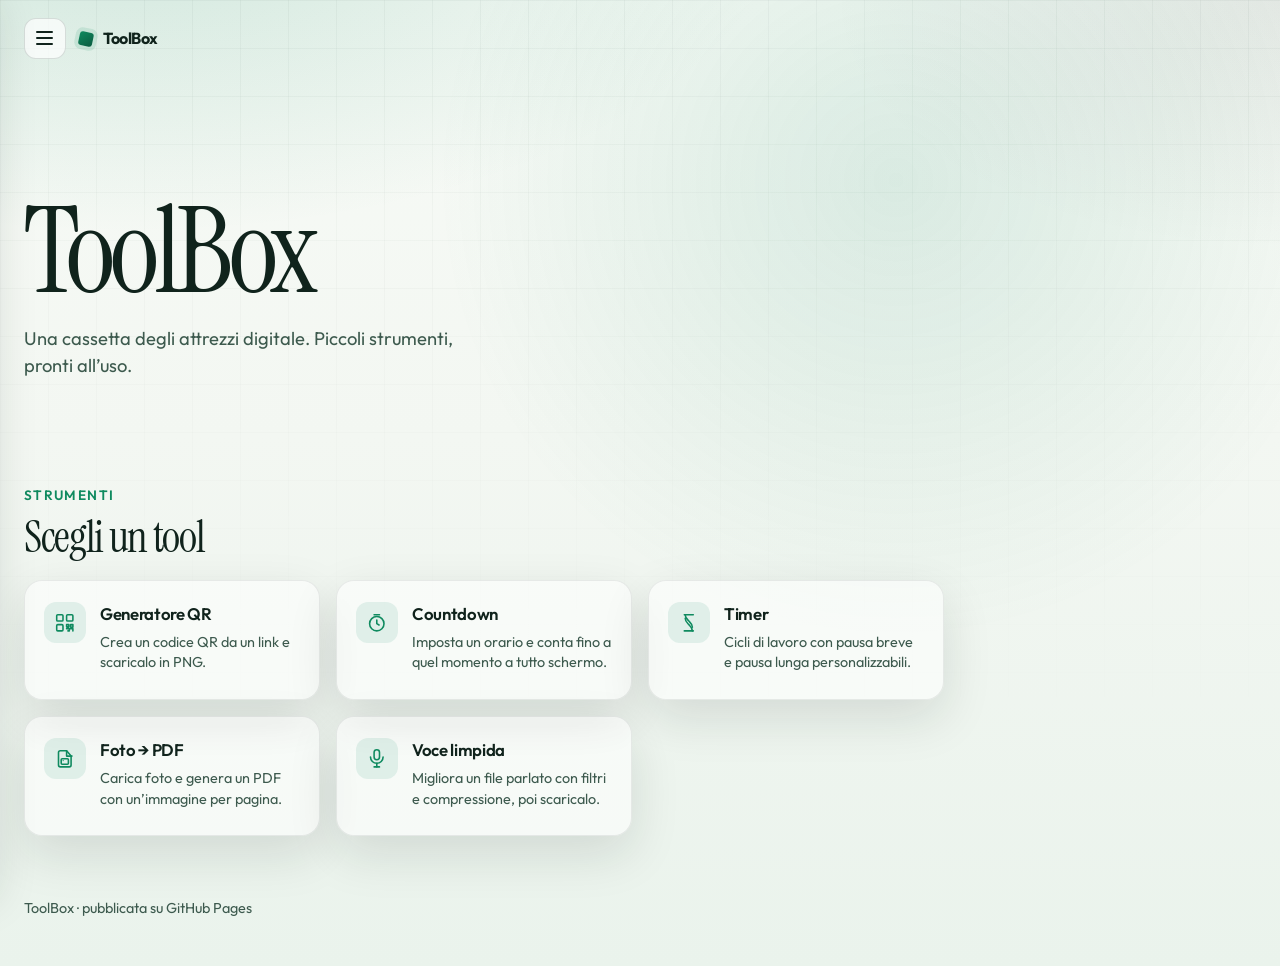
==== commit 7623a4bb: "Add work/break timer tool with configurable Pomodoro durations. Co-authored-by: Cursor <cursoragent@" ====
--- a/index.html
+++ b/index.html
@@ -4,7 +4,7 @@
   <meta charset="UTF-8" />
   <meta name="viewport" content="width=device-width, initial-scale=1.0" />
   <title>ToolBox — Strumenti digitali</title>
-  <meta name="description" content="Una raccolta di strumenti digitali utili: QR, countdown, foto in PDF e pulizia voce." />
+  <meta name="description" content="Una raccolta di strumenti digitali utili: QR, countdown, timer, foto in PDF e pulizia voce." />
   <link rel="preconnect" href="https://fonts.googleapis.com" />
   <link rel="preconnect" href="https://fonts.gstatic.com" crossorigin />
   <link href="https://fonts.googleapis.com/css2?family=Instrument+Serif:ital@0;1&family=Outfit:wght@400;500;600;700&display=swap" rel="stylesheet" />
@@ -54,6 +54,20 @@
         <span class="sidebar-text">
           <span class="sidebar-title">Countdown</span>
           <span class="sidebar-desc">Timer fino a un orario</span>
+        </span>
+      </a>
+      <a class="sidebar-link" href="tools/timer.html">
+        <span class="tool-icon" aria-hidden="true">
+          <svg viewBox="0 0 24 24" fill="none" stroke="currentColor" stroke-width="1.75" stroke-linecap="round" stroke-linejoin="round">
+            <path d="M7 3h10" />
+            <path d="M7 21h10" />
+            <path d="M8 3c0 3.5 2 5 4 7s4 3.5 4 7" />
+            <path d="M16 21c0-3.5-2-5-4-7s-4-3.5-4-7" />
+          </svg>
+        </span>
+        <span class="sidebar-text">
+          <span class="sidebar-title">Timer</span>
+          <span class="sidebar-desc">Lavoro e pause</span>
         </span>
       </a>
       <a class="sidebar-link" href="tools/foto-pdf.html">
@@ -147,6 +161,20 @@
               <span class="tool-tile-desc">Imposta un orario e conta fino a quel momento a tutto schermo.</span>
             </span>
           </a>
+          <a class="tool-tile" href="tools/timer.html">
+            <span class="tool-icon tool-icon-lg" aria-hidden="true">
+              <svg viewBox="0 0 24 24" fill="none" stroke="currentColor" stroke-width="1.75" stroke-linecap="round" stroke-linejoin="round">
+                <path d="M7 3h10" />
+                <path d="M7 21h10" />
+                <path d="M8 3c0 3.5 2 5 4 7s4 3.5 4 7" />
+                <path d="M16 21c0-3.5-2-5-4-7s-4-3.5-4-7" />
+              </svg>
+            </span>
+            <span class="tool-tile-body">
+              <span class="tool-tile-title">Timer</span>
+              <span class="tool-tile-desc">Cicli di lavoro con pausa breve e pausa lunga personalizzabili.</span>
+            </span>
+          </a>
           <a class="tool-tile" href="tools/foto-pdf.html">
             <span class="tool-icon tool-icon-lg" aria-hidden="true">
               <svg viewBox="0 0 24 24" fill="none" stroke="currentColor" stroke-width="1.75" stroke-linecap="round" stroke-linejoin="round">
--- a/assets/styles.css
+++ b/assets/styles.css
@@ -838,6 +838,165 @@
   margin-top: 0.25rem;
 }
 
+.timer-layout {
+  display: grid;
+  grid-template-columns: 0.9fr 1.1fr;
+  gap: 1.5rem;
+  align-items: start;
+  animation: rise 0.75s ease 0.1s both;
+}
+
+.timer-settings {
+  max-width: none;
+}
+
+.timer-durations {
+  display: grid;
+  grid-template-columns: repeat(3, 1fr);
+  gap: 0.75rem;
+}
+
+.timer-duration {
+  display: grid;
+  gap: 0.4rem;
+  margin-top: 0 !important;
+}
+
+.timer-duration input {
+  width: 100%;
+  min-height: 3.2rem;
+  padding: 0.7rem 0.6rem;
+  border: 1px solid rgba(16, 35, 28, 0.16);
+  border-radius: 12px;
+  background: rgba(255, 255, 255, 0.85);
+  color: var(--ink);
+  font: inherit;
+  font-size: 1.25rem;
+  font-weight: 600;
+  font-variant-numeric: tabular-nums;
+  text-align: center;
+  outline: none;
+  transition: border-color 0.2s ease, box-shadow 0.2s ease;
+  -moz-appearance: textfield;
+}
+
+.timer-duration input::-webkit-outer-spin-button,
+.timer-duration input::-webkit-inner-spin-button {
+  -webkit-appearance: none;
+  margin: 0;
+}
+
+.timer-duration input:focus {
+  border-color: var(--accent);
+  box-shadow: 0 0 0 3px rgba(15, 138, 95, 0.15);
+}
+
+.timer-duration input:disabled {
+  opacity: 0.65;
+  cursor: not-allowed;
+}
+
+.timer-panel {
+  display: grid;
+  gap: 0.85rem;
+  padding: 1.4rem;
+  background: rgba(255, 255, 255, 0.55);
+  border: 1px solid rgba(16, 35, 28, 0.08);
+  border-radius: var(--radius);
+  box-shadow: var(--shadow);
+  backdrop-filter: blur(8px);
+}
+
+.timer-modes {
+  display: grid;
+  grid-template-columns: repeat(3, 1fr);
+  gap: 0.5rem;
+}
+
+.timer-mode {
+  min-height: 2.6rem;
+  padding: 0.55rem 0.5rem;
+  border: 1px solid rgba(16, 35, 28, 0.14);
+  border-radius: 999px;
+  background: rgba(255, 255, 255, 0.7);
+  color: var(--ink-soft);
+  font: inherit;
+  font-size: 0.88rem;
+  font-weight: 600;
+  cursor: pointer;
+  transition: background 0.2s ease, border-color 0.2s ease, color 0.2s ease;
+}
+
+.timer-mode:hover {
+  border-color: rgba(15, 138, 95, 0.35);
+  color: var(--ink);
+}
+
+.timer-mode.is-active {
+  background: rgba(15, 138, 95, 0.12);
+  border-color: rgba(15, 138, 95, 0.45);
+  color: var(--accent-deep);
+}
+
+.timer-panel[data-mode="short"] .timer-mode.is-active,
+.timer-panel[data-mode="long"] .timer-mode.is-active {
+  background: rgba(16, 35, 28, 0.08);
+  border-color: rgba(16, 35, 28, 0.28);
+  color: var(--ink);
+}
+
+.timer-status {
+  margin: 0.25rem 0 0;
+  font-size: 0.95rem;
+  font-weight: 600;
+  color: var(--ink-soft);
+}
+
+.timer-display {
+  display: flex;
+  align-items: baseline;
+  justify-content: center;
+  gap: 0.15rem;
+  margin: 0.35rem 0 0.15rem;
+  font-family: var(--font-display);
+  font-size: clamp(4rem, 14vw, 6.5rem);
+  font-weight: 400;
+  font-variant-numeric: tabular-nums;
+  letter-spacing: -0.04em;
+  line-height: 1;
+  color: var(--ink);
+}
+
+.timer-colon {
+  color: var(--accent);
+  transform: translateY(-0.08em);
+}
+
+.timer-panel.is-running .timer-display {
+  color: var(--accent-deep);
+}
+
+.timer-progress-wrap {
+  max-width: none;
+  width: 100%;
+  margin: 0.35rem 0 0;
+}
+
+.timer-sessions {
+  margin: 0;
+  font-size: 0.92rem;
+  color: var(--ink-soft);
+}
+
+.timer-sessions strong {
+  color: var(--ink);
+  font-variant-numeric: tabular-nums;
+}
+
+.timer-actions {
+  margin-top: 0.35rem;
+}
+
 .pdf-layout {
   display: grid;
   grid-template-columns: 1.05fr 0.95fr;
@@ -1141,15 +1300,82 @@
   display: none;
 }
 
-.voce-row {
-  display: grid;
-  grid-template-columns: 1fr auto;
-  gap: 0.75rem;
-  align-items: center;
+.voce-effects {
+  margin: 0.35rem 0 0;
+  padding: 0.85rem 0.9rem;
+  border: 1px solid rgba(16, 35, 28, 0.1);
+  border-radius: 14px;
+  background: rgba(255, 255, 255, 0.55);
+  display: grid;
+  gap: 0.55rem;
+}
+
+.voce-effects legend {
+  padding: 0 0.35rem;
+  font-size: 0.9rem;
+  font-weight: 600;
+}
+
+.voce-effect {
+  display: grid;
+  grid-template-columns: auto 1fr;
+  gap: 0.7rem;
+  align-items: start;
+  margin: 0;
+  padding: 0.45rem 0.35rem;
+  border-radius: 10px;
+  cursor: pointer;
+}
+
+.voce-effect:hover {
+  background: rgba(15, 138, 95, 0.06);
+}
+
+.voce-effect input {
+  margin-top: 0.2rem;
+  width: 1.05rem;
+  height: 1.05rem;
+  accent-color: var(--accent);
+}
+
+.voce-effect-title {
+  display: block;
+  font-size: 0.95rem;
+  font-weight: 600;
+  letter-spacing: -0.01em;
+}
+
+.voce-effect-desc {
+  display: block;
+  margin-top: 0.15rem;
+  font-size: 0.82rem;
+  color: var(--ink-soft);
+  line-height: 1.4;
+}
+
+.voce-wave-block {
+  display: grid;
+  gap: 0.55rem;
   padding: 0.85rem 0.9rem;
   border-radius: 12px;
   border: 1px solid rgba(16, 35, 28, 0.08);
   background: rgba(255, 255, 255, 0.75);
+}
+
+.voce-wave-head {
+  display: grid;
+  grid-template-columns: 1fr auto;
+  gap: 0.75rem;
+  align-items: center;
+}
+
+.voce-wave {
+  display: block;
+  width: 100%;
+  height: 96px;
+  border-radius: 10px;
+  border: 1px solid rgba(16, 35, 28, 0.08);
+  background: rgba(243, 247, 242, 0.9);
 }
 
 .voce-row-label {
@@ -1225,7 +1451,13 @@
 
   .qr-layout,
   .pdf-layout,
-  .voce-layout {
+  .voce-layout,
+  .timer-layout {
+    grid-template-columns: 1fr;
+  }
+
+  .timer-durations,
+  .timer-modes {
     grid-template-columns: 1fr;
   }
 
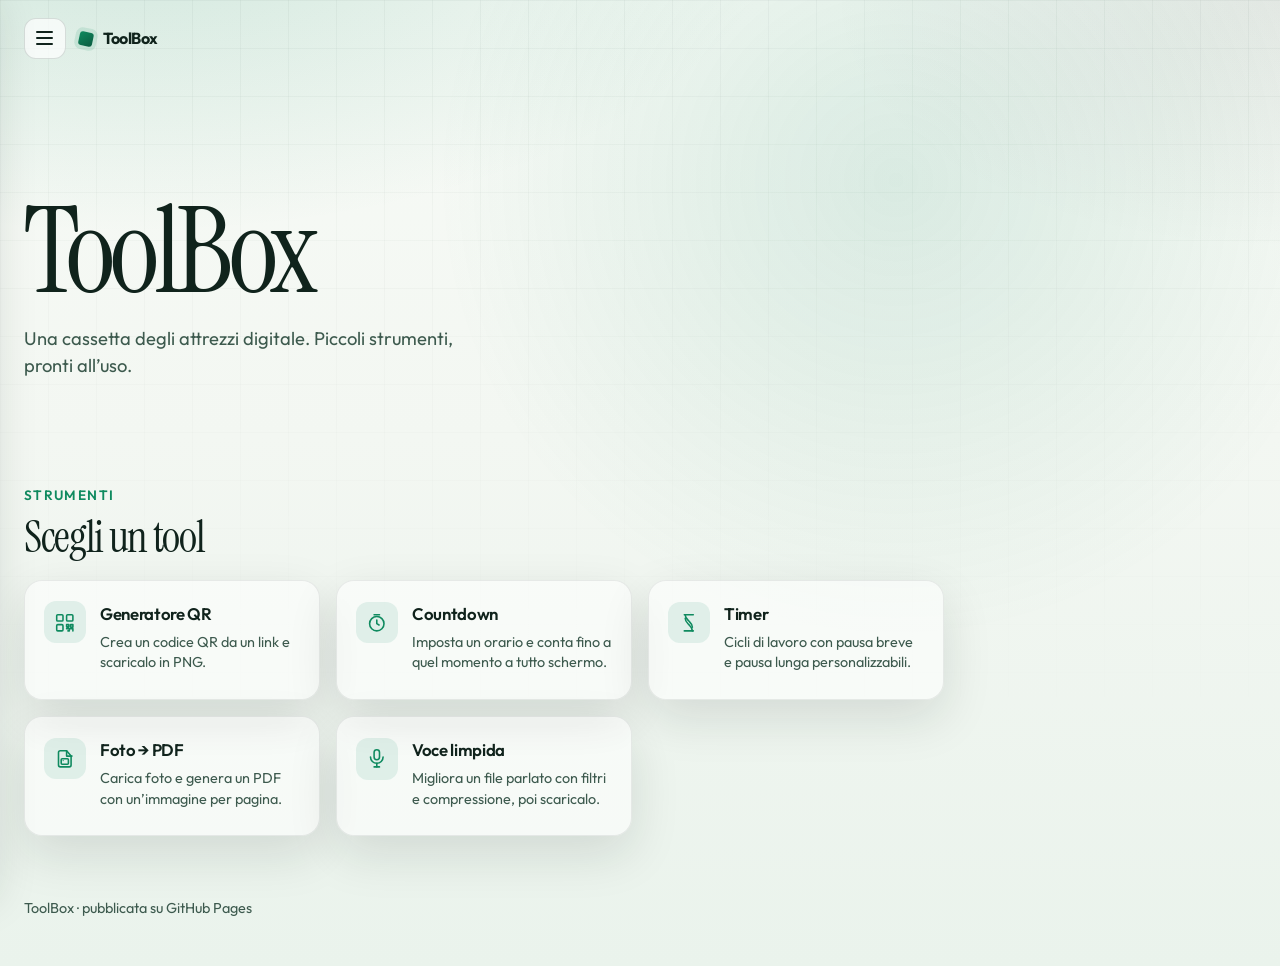
==== commit 3f6c5943: "Add brand-mark favicon across ToolBox pages. Co-authored-by: Cursor <cursoragent@cursor.com>" ====
--- a/index.html
+++ b/index.html
@@ -8,6 +8,7 @@
   <link rel="preconnect" href="https://fonts.googleapis.com" />
   <link rel="preconnect" href="https://fonts.gstatic.com" crossorigin />
   <link href="https://fonts.googleapis.com/css2?family=Instrument+Serif:ital@0;1&family=Outfit:wght@400;500;600;700&display=swap" rel="stylesheet" />
+  <link rel="icon" href="assets/favicon.svg" type="image/svg+xml" />
   <link rel="stylesheet" href="assets/styles.css" />
 </head>
 <body>
--- a/assets/styles.css
+++ b/assets/styles.css
@@ -838,16 +838,9 @@
   margin-top: 0.25rem;
 }
 
-.timer-layout {
-  display: grid;
-  grid-template-columns: 0.9fr 1.1fr;
-  gap: 1.5rem;
-  align-items: start;
+.timer-settings {
+  max-width: 32rem;
   animation: rise 0.75s ease 0.1s both;
-}
-
-.timer-settings {
-  max-width: none;
 }
 
 .timer-durations {
@@ -891,110 +884,177 @@
   box-shadow: 0 0 0 3px rgba(15, 138, 95, 0.15);
 }
 
-.timer-duration input:disabled {
-  opacity: 0.65;
-  cursor: not-allowed;
-}
-
-.timer-panel {
-  display: grid;
-  gap: 0.85rem;
-  padding: 1.4rem;
-  background: rgba(255, 255, 255, 0.55);
-  border: 1px solid rgba(16, 35, 28, 0.08);
-  border-radius: var(--radius);
-  box-shadow: var(--shadow);
-  backdrop-filter: blur(8px);
-}
-
-.timer-modes {
-  display: grid;
-  grid-template-columns: repeat(3, 1fr);
-  gap: 0.5rem;
-}
-
-.timer-mode {
-  min-height: 2.6rem;
-  padding: 0.55rem 0.5rem;
-  border: 1px solid rgba(16, 35, 28, 0.14);
-  border-radius: 999px;
-  background: rgba(255, 255, 255, 0.7);
-  color: var(--ink-soft);
-  font: inherit;
-  font-size: 0.88rem;
-  font-weight: 600;
-  cursor: pointer;
-  transition: background 0.2s ease, border-color 0.2s ease, color 0.2s ease;
-}
-
-.timer-mode:hover {
-  border-color: rgba(15, 138, 95, 0.35);
-  color: var(--ink);
-}
-
-.timer-mode.is-active {
-  background: rgba(15, 138, 95, 0.12);
-  border-color: rgba(15, 138, 95, 0.45);
-  color: var(--accent-deep);
-}
-
-.timer-panel[data-mode="short"] .timer-mode.is-active,
-.timer-panel[data-mode="long"] .timer-mode.is-active {
-  background: rgba(16, 35, 28, 0.08);
-  border-color: rgba(16, 35, 28, 0.28);
-  color: var(--ink);
-}
-
-.timer-status {
-  margin: 0.25rem 0 0;
-  font-size: 0.95rem;
-  font-weight: 600;
-  color: var(--ink-soft);
-}
-
-.timer-display {
+body.timer-active {
+  overflow: hidden;
+}
+
+.timer-stage {
+  position: fixed;
+  inset: 0;
+  z-index: 60;
+  display: flex;
+  flex-direction: column;
+  align-items: center;
+  justify-content: center;
+  gap: 1.5rem;
+  padding: 4.5rem 1.5rem 2.5rem;
+  background:
+    radial-gradient(900px 500px at 20% 10%, rgba(15, 138, 95, 0.22), transparent 55%),
+    radial-gradient(700px 420px at 90% 80%, rgba(16, 35, 28, 0.1), transparent 50%),
+    linear-gradient(180deg, #f7faf6 0%, var(--paper) 50%, #eaf3ec 100%);
+  animation: rise 0.35s ease both;
+  transition: background 0.45s ease;
+}
+
+.timer-stage.is-short {
+  background:
+    radial-gradient(900px 500px at 20% 10%, rgba(42, 140, 168, 0.24), transparent 55%),
+    linear-gradient(180deg, #f2f9fb 0%, #e5f3f7 50%, #d4eaf1 100%);
+}
+
+.timer-stage.is-long {
+  background:
+    radial-gradient(900px 500px at 20% 10%, rgba(196, 137, 0, 0.22), transparent 55%),
+    linear-gradient(180deg, #fff9ec 0%, #f7edd2 50%, #f0dfb0 100%);
+}
+
+.timer-stage[hidden] {
+  display: none;
+}
+
+.timer-stage > *:not(.timer-stage-burst) {
+  position: relative;
+  z-index: 1;
+}
+
+.timer-stage-display {
   display: flex;
   align-items: baseline;
   justify-content: center;
-  gap: 0.15rem;
-  margin: 0.35rem 0 0.15rem;
+  gap: 0.12rem;
   font-family: var(--font-display);
-  font-size: clamp(4rem, 14vw, 6.5rem);
+  font-size: clamp(5.5rem, 22vw, 12rem);
   font-weight: 400;
   font-variant-numeric: tabular-nums;
   letter-spacing: -0.04em;
+  line-height: 0.9;
+  color: var(--ink);
+}
+
+.timer-stage .timer-colon {
+  color: var(--accent);
+  transform: translateY(-0.06em);
+}
+
+.timer-stage.is-short .timer-colon {
+  color: #2a8ca8;
+}
+
+.timer-stage.is-long .timer-colon {
+  color: #c48900;
+}
+
+.timer-stage-display.is-done {
+  animation: timer-done-pulse 0.9s ease both;
+  color: var(--accent-deep);
+}
+
+.timer-stage-burst {
+  position: absolute;
+  inset: 0;
+  z-index: 0;
+  pointer-events: none;
+  opacity: 0;
+}
+
+.timer-stage.is-finished .timer-stage-burst {
+  opacity: 1;
+}
+
+.timer-stage-burst span {
+  position: absolute;
+  top: 50%;
+  left: 50%;
+  width: 8rem;
+  height: 8rem;
+  border: 2px solid rgba(15, 138, 95, 0.35);
+  border-radius: 50%;
+  transform: translate(-50%, -50%) scale(0.4);
+  opacity: 0;
+}
+
+.timer-stage.is-finished .timer-stage-burst span {
+  animation: timer-burst 1.15s ease-out both;
+}
+
+.timer-stage.is-finished .timer-stage-burst span:nth-child(2) {
+  animation-delay: 0.12s;
+  border-color: rgba(15, 138, 95, 0.22);
+}
+
+.timer-stage.is-finished .timer-stage-burst span:nth-child(3) {
+  animation-delay: 0.24s;
+  border-color: rgba(15, 138, 95, 0.14);
+}
+
+.timer-choice {
+  display: grid;
+  gap: 1rem;
+  justify-items: center;
+  min-height: 6.5rem;
+  animation: rise 0.55s ease 0.2s both;
+}
+
+.timer-choice[hidden] {
+  display: none;
+}
+
+.timer-choice-label {
+  margin: 0;
+  font-family: var(--font-display);
+  font-size: clamp(2.4rem, 7vw, 4rem);
+  font-weight: 400;
+  letter-spacing: -0.03em;
   line-height: 1;
   color: var(--ink);
 }
 
-.timer-colon {
-  color: var(--accent);
-  transform: translateY(-0.08em);
-}
-
-.timer-panel.is-running .timer-display {
-  color: var(--accent-deep);
-}
-
-.timer-progress-wrap {
-  max-width: none;
-  width: 100%;
-  margin: 0.35rem 0 0;
-}
-
-.timer-sessions {
-  margin: 0;
-  font-size: 0.92rem;
-  color: var(--ink-soft);
-}
-
-.timer-sessions strong {
-  color: var(--ink);
-  font-variant-numeric: tabular-nums;
-}
-
-.timer-actions {
-  margin-top: 0.35rem;
+.timer-choice-label[hidden] {
+  display: none;
+}
+
+.timer-choice-actions {
+  display: flex;
+  flex-wrap: wrap;
+  gap: 0.85rem;
+  justify-content: center;
+}
+
+.timer-choice-actions[hidden] {
+  display: none;
+}
+
+.timer-btn-short,
+.timer-btn-long {
+  min-width: 8.5rem;
+  color: #fff;
+  border-color: transparent;
+}
+
+.timer-btn-short {
+  background: #2a8ca8;
+}
+
+.timer-btn-short:hover:not(:disabled) {
+  background: #1f6f86;
+}
+
+.timer-btn-long {
+  background: #c48900;
+}
+
+.timer-btn-long:hover:not(:disabled) {
+  background: #9f6f00;
 }
 
 .pdf-layout {
@@ -1423,6 +1483,34 @@
   }
 }
 
+@keyframes timer-done-pulse {
+  0% {
+    transform: scale(0.92);
+    opacity: 0.55;
+    filter: blur(2px);
+  }
+  55% {
+    transform: scale(1.06);
+    opacity: 1;
+    filter: blur(0);
+  }
+  100% {
+    transform: scale(1);
+    opacity: 1;
+  }
+}
+
+@keyframes timer-burst {
+  0% {
+    transform: translate(-50%, -50%) scale(0.35);
+    opacity: 0.55;
+  }
+  100% {
+    transform: translate(-50%, -50%) scale(4.8);
+    opacity: 0;
+  }
+}
+
 @media (max-width: 780px) {
   .topbar,
   .home,
@@ -1451,13 +1539,11 @@
 
   .qr-layout,
   .pdf-layout,
-  .voce-layout,
-  .timer-layout {
+  .voce-layout {
     grid-template-columns: 1fr;
   }
 
-  .timer-durations,
-  .timer-modes {
+  .timer-durations {
     grid-template-columns: 1fr;
   }
 
